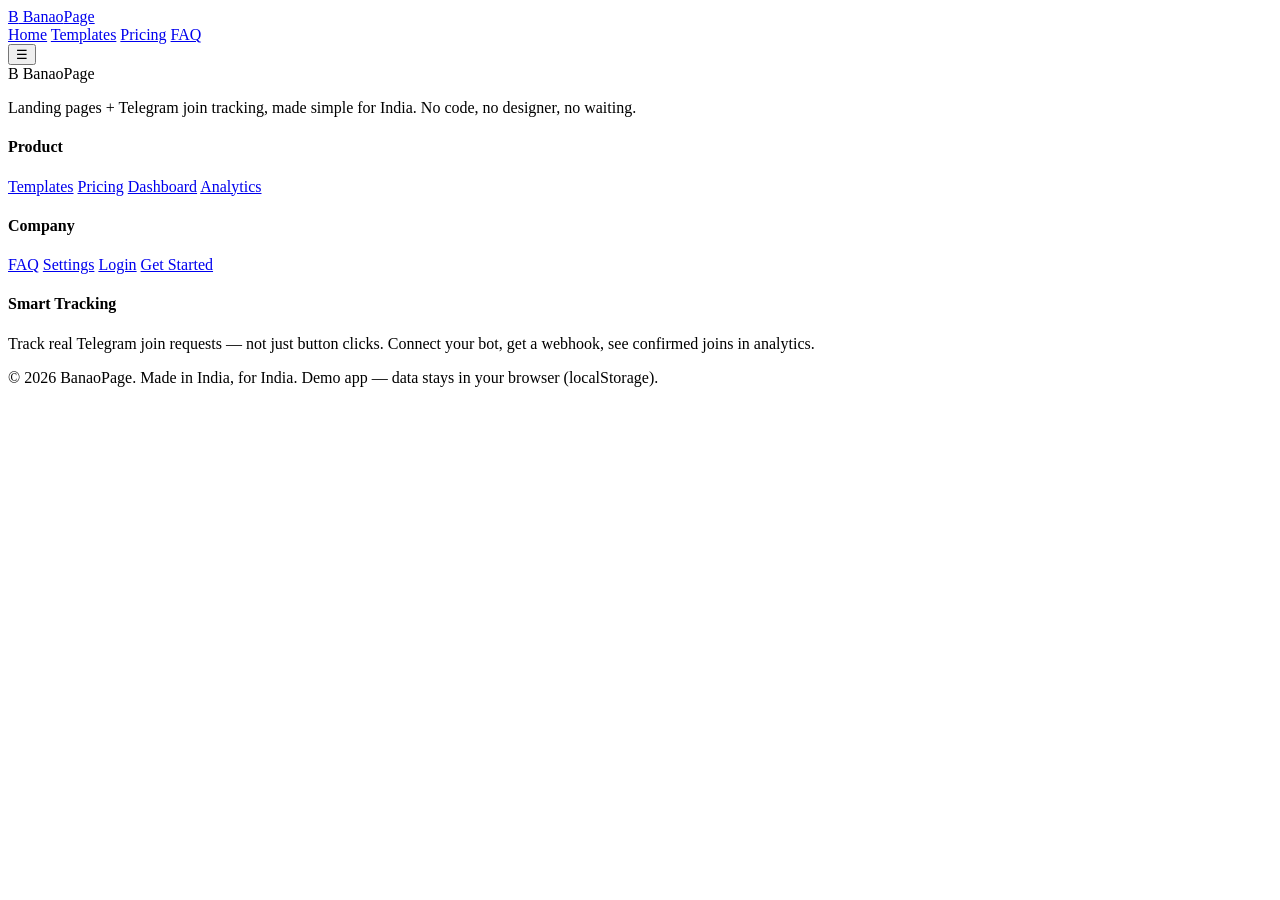
==== index.html @ da222e6a "Add BanaoPage index.html" ====
<!DOCTYPE html>
<html lang="en">
<head>
<meta charset="UTF-8">
<meta name="viewport" content="width=device-width, initial-scale=1.0">
<title>BanaoPage — Landing pages + Telegram join tracking, made simple for India</title>
<meta name="description" content="BanaoPage lets you build beautiful landing pages in minutes — no code — and track real Telegram join requests, not just clicks.">
<link rel="stylesheet" href="styles.css">
<link rel="icon" href="data:image/svg+xml,<svg xmlns='http://www.w3.org/2000/svg' viewBox='0 0 100 100'><rect width='100' height='100' rx='20' fill='%234F46E5'/><text x='50' y='68' font-size='52' text-anchor='middle' fill='white' font-family='Arial' font-weight='bold'>B</text></svg>">
</head>
<body>
<header id="site-header">
  <div class="wrap header-inner">
    <a href="#/" class="logo"><span class="logo-mark">B</span> Banao<span class="logo-accent">Page</span></a>
    <nav class="main-nav" id="main-nav">
      <a href="#/" data-nav="home">Home</a>
      <a href="#/templates" data-nav="templates">Templates</a>
      <a href="#/pricing" data-nav="pricing">Pricing</a>
      <a href="#/faq" data-nav="faq">FAQ</a>
    </nav>
    <div class="header-actions" id="header-actions"></div>
    <button class="menu-btn" id="menu-btn" aria-label="Menu">&#9776;</button>
  </div>
</header>
<main id="app"></main>
<footer id="site-footer">
  <div class="wrap footer-grid">
    <div>
      <div class="logo"><span class="logo-mark">B</span> Banao<span class="logo-accent">Page</span></div>
      <p class="muted">Landing pages + Telegram join tracking, made simple for India. No code, no designer, no waiting.</p>
    </div>
    <div>
      <h4>Product</h4>
      <a href="#/templates">Templates</a>
      <a href="#/pricing">Pricing</a>
      <a href="#/dashboard">Dashboard</a>
      <a href="#/analytics">Analytics</a>
    </div>
    <div>
      <h4>Company</h4>
      <a href="#/faq">FAQ</a>
      <a href="#/settings">Settings</a>
      <a href="#/login">Login</a>
      <a href="#/signup">Get Started</a>
    </div>
    <div>
      <h4>Smart Tracking</h4>
      <p class="muted small">Track real Telegram join requests — not just button clicks. Connect your bot, get a webhook, see confirmed joins in analytics.</p>
    </div>
  </div>
  <div class="wrap footer-bottom">
    <span>&copy; 2026 BanaoPage. Made in India, for India.</span>
    <span class="muted small">Demo app — data stays in your browser (localStorage).</span>
  </div>
</footer>
<div id="toast" class="toast" hidden></div>
<div id="modal-root"></div>
<script src="app.js"></script>
</body>
</html>
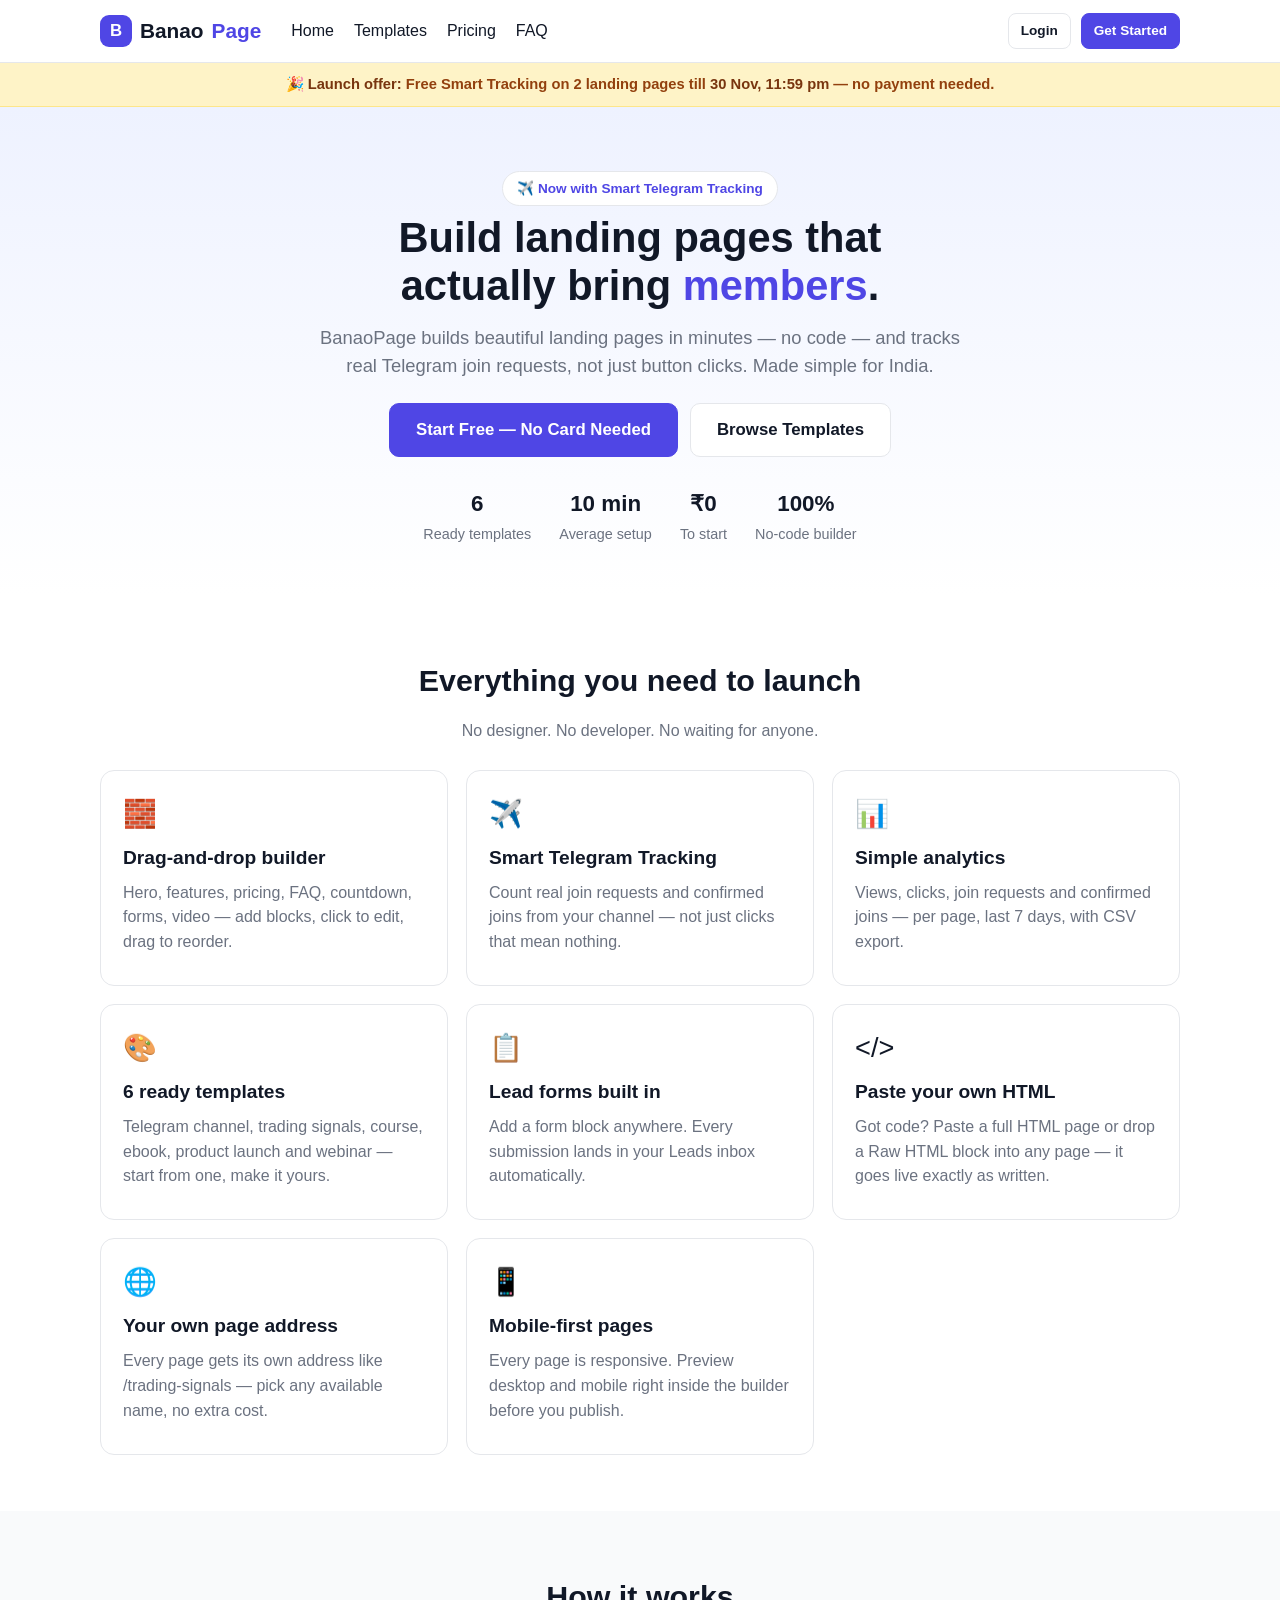
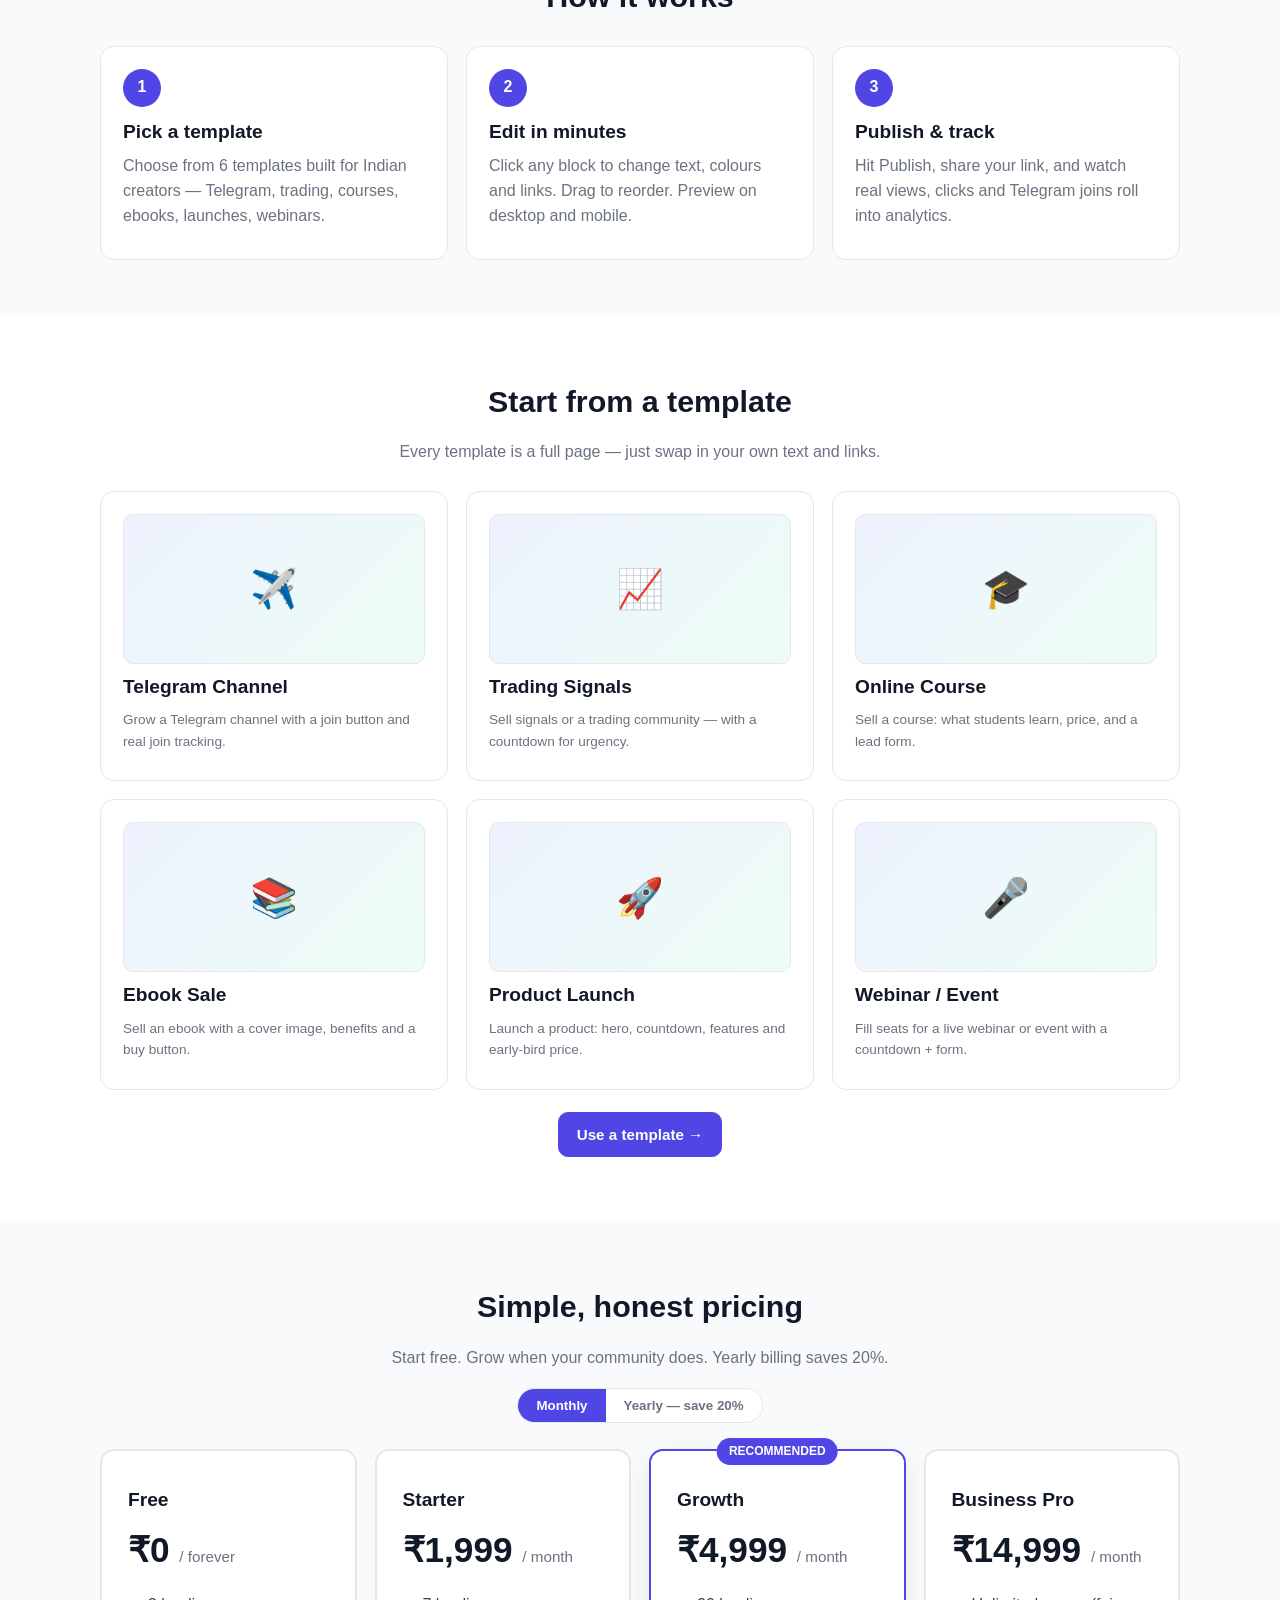
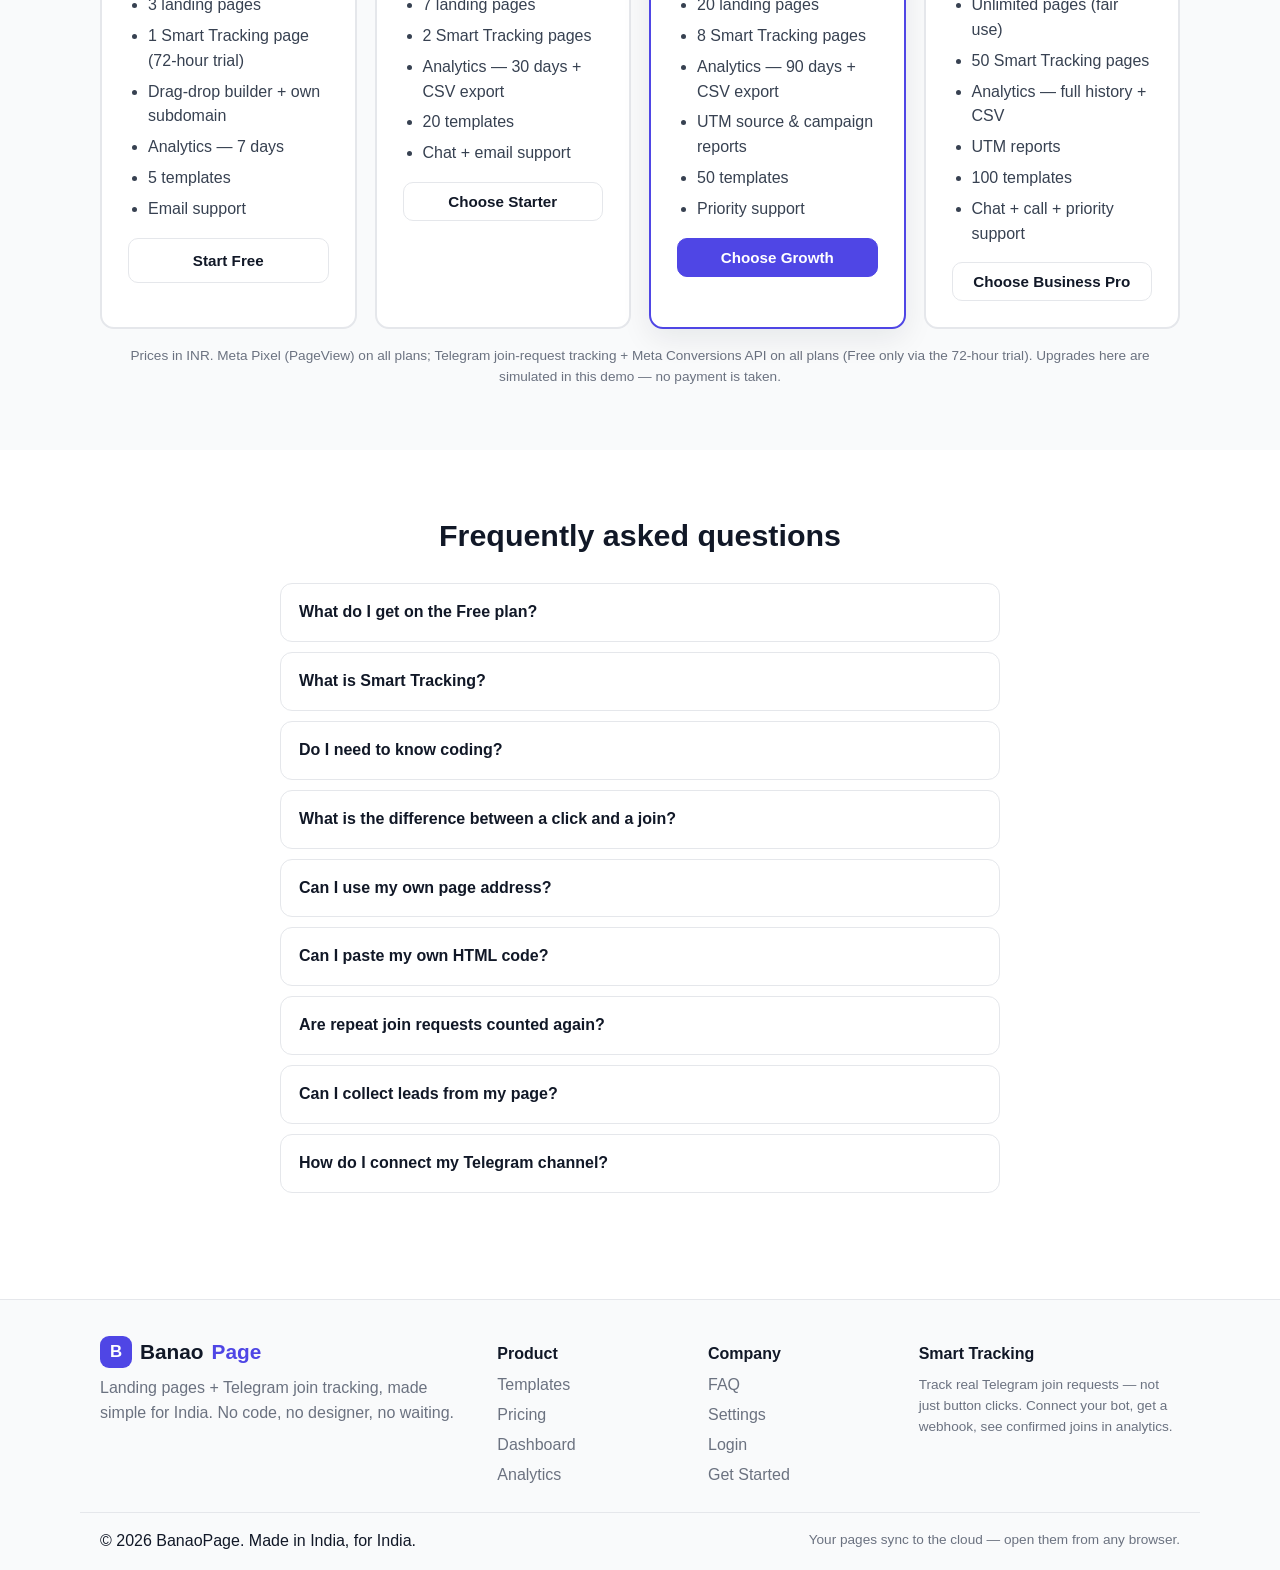
==== commit 482e3026: "Update index.html" ====
--- a/index.html
+++ b/index.html
@@ -6,6 +6,18 @@
 <title>BanaoPage — Landing pages + Telegram join tracking, made simple for India</title>
 <meta name="description" content="BanaoPage lets you build beautiful landing pages in minutes — no code — and track real Telegram join requests, not just clicks.">
 <link rel="stylesheet" href="styles.css">
+<script>
+/* Hide the site header/footer before first paint when the URL is a public
+   landing-page link (/slug or /p/slug) — otherwise the BanaoPage site flashes
+   before the landing page loads. The app removes the class again if the page
+   turns out not to exist. */
+(function () {
+  try {
+    var path = location.pathname.replace(/^\/+|\/+$/g, '');
+    if (path && path.indexOf('/') === -1) document.documentElement.classList.add('public-mode');
+  } catch (e) {}
+})();
+</script>
 <link rel="icon" href="data:image/svg+xml,<svg xmlns='http://www.w3.org/2000/svg' viewBox='0 0 100 100'><rect width='100' height='100' rx='20' fill='%234F46E5'/><text x='50' y='68' font-size='52' text-anchor='middle' fill='white' font-family='Arial' font-weight='bold'>B</text></svg>">
 </head>
 <body>
@@ -50,7 +62,7 @@
   </div>
   <div class="wrap footer-bottom">
     <span>&copy; 2026 BanaoPage. Made in India, for India.</span>
-    <span class="muted small">Demo app — data stays in your browser (localStorage).</span>
+    <span class="muted small">Your pages sync to the cloud — open them from any browser.</span>
   </div>
 </footer>
 <div id="toast" class="toast" hidden></div>
--- a/styles.css
+++ b/styles.css
@@ -0,0 +1,242 @@
+:root{
+  --indigo:#4F46E5; --indigo-dark:#3730A3; --indigo-soft:#EEF2FF;
+  --emerald:#059669; --emerald-soft:#ECFDF5;
+  --ink:#111827; --muted:#6B7280; --line:#E5E7EB; --bg:#fff; --bg-soft:#F9FAFB;
+  --amber:#D97706; --red:#DC2626; --radius:14px;
+  --shadow:0 10px 30px rgba(17,24,39,.08);
+}
+*{box-sizing:border-box}
+html{scroll-behavior:smooth}
+body{margin:0;font-family:-apple-system,BlinkMacSystemFont,"Segoe UI",Roboto,Inter,Arial,sans-serif;color:var(--ink);background:var(--bg);line-height:1.55}
+a{color:var(--indigo);text-decoration:none}
+a:hover{text-decoration:underline}
+.wrap{max-width:1120px;margin:0 auto;padding:0 20px}
+.muted{color:var(--muted)} .small{font-size:.85rem} .center{text-align:center}
+h1{font-size:2.6rem;line-height:1.15;margin:.2em 0}
+h2{font-size:1.9rem;margin:.2em 0 .5em}
+h3{font-size:1.2rem;margin:.4em 0}
+h4{margin:.4em 0}
+p{margin:.5em 0}
+
+/* header */
+#site-header{position:sticky;top:0;background:rgba(255,255,255,.95);backdrop-filter:blur(6px);border-bottom:1px solid var(--line);z-index:50}
+.header-inner{display:flex;align-items:center;gap:18px;height:62px}
+.logo{font-size:1.3rem;font-weight:800;color:var(--ink);display:flex;align-items:center;gap:8px}
+.logo:hover{text-decoration:none}
+.logo-mark{display:inline-flex;width:32px;height:32px;border-radius:9px;background:var(--indigo);color:#fff;align-items:center;justify-content:center;font-size:1.05rem}
+.logo-accent{color:var(--indigo)}
+.main-nav{display:flex;gap:20px;margin-left:12px}
+.main-nav a{color:var(--ink);font-weight:500}
+.header-actions{margin-left:auto;display:flex;gap:10px;align-items:center}
+.menu-btn{display:none;background:none;border:1px solid var(--line);border-radius:8px;font-size:1.2rem;padding:4px 10px;cursor:pointer}
+.user-chip{font-weight:600;font-size:.9rem}
+
+/* buttons */
+.btn{display:inline-block;border:1px solid var(--line);background:#fff;color:var(--ink);padding:10px 18px;border-radius:10px;font-weight:600;cursor:pointer;font-size:.95rem}
+.btn:hover{border-color:var(--indigo);text-decoration:none}
+.btn-primary{background:var(--indigo);border-color:var(--indigo);color:#fff}
+.btn-primary:hover{background:var(--indigo-dark)}
+.btn-emerald{background:var(--emerald);border-color:var(--emerald);color:#fff}
+.btn-emerald:hover{background:#047857}
+.btn-ghost{background:transparent}
+.btn-sm{padding:6px 12px;font-size:.85rem;border-radius:8px}
+.btn-danger{border-color:#FECACA;color:var(--red)}
+.btn-danger:hover{background:#FEF2F2}
+.btn-block{width:100%;text-align:center}
+.btn:disabled{opacity:.55;cursor:not-allowed}
+
+/* forms */
+input,select,textarea{width:100%;padding:10px 12px;border:1px solid var(--line);border-radius:10px;font-size:.95rem;font-family:inherit;background:#fff}
+input:focus,select:focus,textarea:focus{outline:2px solid var(--indigo-soft);border-color:var(--indigo)}
+label{display:block;font-weight:600;font-size:.88rem;margin:14px 0 6px}
+.form-card{max-width:440px;margin:40px auto;background:#fff;border:1px solid var(--line);border-radius:var(--radius);padding:28px;box-shadow:var(--shadow)}
+.inline-row{display:flex;gap:10px;align-items:center;flex-wrap:wrap}
+.check-row{display:flex;gap:8px;align-items:center;margin:10px 0}
+.check-row input{width:auto}
+
+/* hero */
+.hero{padding:64px 0 48px;text-align:center;background:linear-gradient(180deg,var(--indigo-soft),#fff)}
+.hero .pill{display:inline-block;background:#fff;border:1px solid var(--line);border-radius:999px;padding:6px 14px;font-size:.85rem;font-weight:600;color:var(--indigo)}
+.hero p.lead{font-size:1.15rem;color:var(--muted);max-width:640px;margin:14px auto}
+.hero-cta{display:flex;gap:12px;justify-content:center;margin-top:22px;flex-wrap:wrap}
+.hero-stats{display:flex;gap:28px;justify-content:center;margin-top:30px;flex-wrap:wrap}
+.hero-stats b{font-size:1.4rem;display:block}
+.hero-stats span{color:var(--muted);font-size:.9rem}
+.badge-free{display:inline-block;background:var(--emerald-soft);color:var(--emerald);font-weight:700;font-size:.8rem;border-radius:999px;padding:4px 10px}
+
+/* sections */
+.section{padding:56px 0}
+.section.soft{background:var(--bg-soft)}
+.grid{display:grid;gap:18px}
+.grid-3{grid-template-columns:repeat(3,1fr)}
+.grid-2{grid-template-columns:repeat(2,1fr)}
+.card{background:#fff;border:1px solid var(--line);border-radius:var(--radius);padding:22px}
+.card:hover{box-shadow:var(--shadow)}
+.card .icon{font-size:1.7rem}
+.card h3{margin-top:8px}
+.step-num{width:38px;height:38px;border-radius:50%;background:var(--indigo);color:#fff;display:flex;align-items:center;justify-content:center;font-weight:800;margin-bottom:10px}
+
+/* pricing */
+.price-card{border:2px solid var(--line);border-radius:var(--radius);padding:26px;background:#fff;position:relative}
+.price-card.popular{border-color:var(--indigo);box-shadow:var(--shadow)}
+.price-card .pop-tag{position:absolute;top:-13px;left:50%;transform:translateX(-50%);background:var(--indigo);color:#fff;font-size:.75rem;font-weight:700;padding:4px 12px;border-radius:999px}
+.price{font-size:2.2rem;font-weight:800}
+.price span{font-size:.95rem;color:var(--muted);font-weight:500}
+.price-card ul{padding-left:20px;color:#374151}
+.price-card li{margin:6px 0}
+
+/* templates */
+.tpl-card{cursor:pointer}
+.tpl-card img,.tpl-thumb{width:100%;height:150px;object-fit:cover;border-radius:10px;border:1px solid var(--line);display:block}
+.tpl-thumb{display:flex;align-items:center;justify-content:center;font-size:2.4rem;background:linear-gradient(135deg,var(--indigo-soft),var(--emerald-soft))}
+
+/* faq */
+.faq-item{border:1px solid var(--line);border-radius:12px;margin-bottom:10px;background:#fff}
+.faq-item summary{padding:16px 18px;font-weight:700;cursor:pointer;list-style:none}
+.faq-item summary::-webkit-details-marker{display:none}
+.faq-item p{padding:0 18px 16px;margin:0;color:#374151}
+
+/* dashboard */
+.dash-head{display:flex;justify-content:space-between;align-items:center;gap:12px;flex-wrap:wrap;margin:26px 0 18px}
+.stat-grid{display:grid;grid-template-columns:repeat(4,1fr);gap:16px;margin-bottom:22px}
+.stat{background:#fff;border:1px solid var(--line);border-radius:var(--radius);padding:18px}
+.stat b{font-size:1.7rem;display:block}
+.stat span{color:var(--muted);font-size:.9rem}
+.usage{margin:6px 0 18px}
+.usage-bar{height:10px;background:#E5E7EB;border-radius:999px;overflow:hidden}
+.usage-bar i{display:block;height:100%;background:var(--emerald)}
+.page-row{display:flex;justify-content:space-between;gap:14px;align-items:center;border:1px solid var(--line);border-radius:12px;padding:14px 16px;margin-bottom:10px;background:#fff;flex-wrap:wrap}
+.page-row .title{font-weight:700}
+.tag{display:inline-block;font-size:.75rem;font-weight:700;border-radius:999px;padding:3px 10px}
+.tag-live{background:var(--emerald-soft);color:var(--emerald)}
+.tag-draft{background:#FEF3C7;color:var(--amber)}
+.tag-smart{background:var(--indigo-soft);color:var(--indigo)}
+.search-input{max-width:320px}
+table{width:100%;border-collapse:collapse;font-size:.92rem}
+th,td{text-align:left;padding:10px 8px;border-bottom:1px solid var(--line)}
+th{color:var(--muted);font-size:.82rem;text-transform:uppercase;letter-spacing:.03em}
+
+/* builder */
+.builder{display:grid;grid-template-columns:230px 1fr 300px;gap:0;min-height:calc(100vh - 62px)}
+.palette{border-right:1px solid var(--line);padding:16px;background:var(--bg-soft)}
+.palette h4{margin-top:0}
+.palette-btn{display:block;width:100%;text-align:left;background:#fff;border:1px solid var(--line);border-radius:10px;padding:10px 12px;margin-bottom:8px;cursor:pointer;font-weight:600;font-size:.9rem}
+.palette-btn:hover{border-color:var(--indigo)}
+.canvas-col{padding:18px;background:#F3F4F6;overflow:auto}
+.canvas{max-width:760px;margin:0 auto;background:#fff;border:1px solid var(--line);border-radius:12px;overflow:hidden;min-height:500px;box-shadow:var(--shadow)}
+.canvas.mobile{max-width:390px}
+.builder-bar{display:flex;gap:8px;align-items:center;flex-wrap:wrap;margin-bottom:14px}
+.builder-bar .spacer{flex:1}
+.block{position:relative;border:2px solid transparent;padding:6px;cursor:pointer}
+.block:hover{border-color:#C7D2FE}
+.block.selected{border-color:var(--indigo)}
+.block.dragging{opacity:.4}
+.block-tools{position:absolute;top:-12px;right:8px;display:none;gap:4px;z-index:5}
+.block.selected .block-tools{display:flex}
+.block-tools button{background:var(--ink);color:#fff;border:none;border-radius:6px;width:26px;height:26px;cursor:pointer;font-size:.8rem}
+.inspector{border-left:1px solid var(--line);padding:16px;background:#fff;overflow:auto}
+.inspector h4{margin-top:0}
+.seg{display:flex;border:1px solid var(--line);border-radius:9px;overflow:hidden}
+.seg button{flex:1;background:#fff;border:none;padding:7px;cursor:pointer;font-weight:600}
+.seg button.active{background:var(--indigo);color:#fff}
+.autosave{font-size:.82rem;color:var(--muted)}
+
+/* rendered blocks */
+.blk-hero{padding:56px 24px;text-align:center}
+.blk-hero h1{margin:0 0 10px}
+.blk-hero p{color:#4B5563;max-width:560px;margin:0 auto 18px}
+.blk-text{padding:22px 26px}
+.blk-image{padding:10px 26px}
+.blk-image img{max-width:100%;border-radius:12px;display:block;margin:0 auto}
+.blk-cta{padding:22px 26px;text-align:center}
+.blk-features{padding:28px 26px}
+.blk-features .feat-grid{display:grid;grid-template-columns:repeat(3,1fr);gap:14px}
+.blk-features .feat{border:1px solid var(--line);border-radius:12px;padding:16px}
+.blk-testimonial{padding:28px 26px;text-align:center;font-style:italic}
+.blk-testimonial .who{font-style:normal;font-weight:700;margin-top:10px}
+.blk-pricing{padding:28px 26px;text-align:center}
+.blk-faq{padding:24px 26px}
+.blk-countdown{padding:28px 26px;text-align:center}
+.countdown-digits{display:flex;gap:12px;justify-content:center;margin-top:12px}
+.countdown-digits div{background:var(--ink);color:#fff;border-radius:10px;padding:10px 14px;min-width:64px}
+.countdown-digits b{font-size:1.4rem;display:block}
+.countdown-digits span{font-size:.75rem;opacity:.8}
+.blk-form{padding:26px;max-width:460px;margin:0 auto}
+.blk-video{padding:16px 26px}
+.blk-video iframe{width:100%;aspect-ratio:16/9;border:0;border-radius:12px}
+.blk-divider{padding:8px 26px}
+.blk-divider hr{border:none;border-top:1px solid var(--line)}
+.blk-telegram{padding:26px;text-align:center;background:var(--indigo-soft)}
+.tg-btn{display:inline-block;background:#229ED9;color:#fff;font-weight:700;padding:13px 26px;border-radius:999px;font-size:1.05rem}
+.tg-btn:hover{text-decoration:none;opacity:.92}
+.align-left{text-align:left!important}
+.align-center{text-align:center}
+.align-right{text-align:right!important}
+
+/* modal / toast */
+.modal-backdrop{position:fixed;inset:0;background:rgba(0,0,0,.5);display:flex;align-items:center;justify-content:center;z-index:100;padding:16px}
+.modal{background:#fff;border-radius:16px;max-width:480px;width:100%;padding:26px;box-shadow:var(--shadow)}
+.toast{position:fixed;bottom:22px;left:50%;transform:translateX(-50%);background:var(--ink);color:#fff;padding:12px 20px;border-radius:999px;font-weight:600;z-index:200;box-shadow:var(--shadow)}
+.copy-row{display:flex;gap:8px}
+.copy-row input{flex:1}
+
+/* footer */
+#site-footer{border-top:1px solid var(--line);margin-top:40px;background:var(--bg-soft)}
+.footer-grid{display:grid;grid-template-columns:2fr 1fr 1fr 1.4fr;gap:24px;padding:36px 20px 20px}
+.footer-grid a{display:block;color:var(--muted);margin:5px 0}
+.footer-bottom{display:flex;justify-content:space-between;gap:12px;padding:16px 20px;border-top:1px solid var(--line);flex-wrap:wrap}
+.page-pad{padding:26px 0 40px}
+.tabs{display:flex;gap:8px;flex-wrap:wrap;margin:14px 0}
+.tabs .btn.active{background:var(--indigo);color:#fff;border-color:var(--indigo)}
+
+@media (max-width:900px){
+  .grid-3,.grid-2{grid-template-columns:1fr}
+  .stat-grid{grid-template-columns:repeat(2,1fr)}
+  .builder{grid-template-columns:1fr}
+  .palette,.inspector{border:none;border-bottom:1px solid var(--line)}
+  .main-nav{display:none;position:absolute;top:62px;left:0;right:0;background:#fff;flex-direction:column;padding:14px 20px;border-bottom:1px solid var(--line)}
+  .main-nav.open{display:flex}
+  .menu-btn{display:block}
+  .footer-grid{grid-template-columns:1fr}
+  h1{font-size:2rem}
+  .blk-features .feat-grid{grid-template-columns:1fr}
+}
+
+/* ---- v2 additions: subdomains, raw HTML, pricing, extra blocks, history ---- */
+.offer-banner{background:#FEF3C7;color:#92400E;text-align:center;padding:10px 16px;font-weight:600;font-size:.92rem;border-bottom:1px solid #FDE68A}
+.offer-banner b{color:#78350F}
+.grid-4{grid-template-columns:repeat(4,1fr)}
+@media (max-width:1000px){.grid-4{grid-template-columns:repeat(2,1fr)}}
+@media (max-width:600px){.grid-4{grid-template-columns:1fr}}
+.billing-toggle{display:inline-flex;border:1px solid var(--line);border-radius:999px;overflow:hidden;margin:0 auto}
+.billing-toggle button{background:#fff;border:none;padding:9px 18px;cursor:pointer;font-weight:700;color:var(--muted)}
+.billing-toggle button.active{background:var(--indigo);color:#fff}
+.price .strike{font-size:1rem;color:var(--muted);text-decoration:line-through;font-weight:500;display:block}
+.price .per-year{font-size:.85rem;color:var(--muted);font-weight:500;display:block;margin-top:2px}
+.code-editor{width:100%;min-height:340px;font-family:ui-monospace,SFMono-Regular,Menlo,Consolas,monospace;font-size:.85rem;line-height:1.5;padding:14px;border:1px solid var(--line);border-radius:12px;background:#0F172A;color:#E2E8F0;white-space:pre}
+.code-editor:focus{outline:2px solid var(--indigo)}
+.html-preview-frame{width:100%;min-height:520px;border:1px solid var(--line);border-radius:12px;background:#fff}
+.html-full-frame{width:100%;min-height:100vh;border:0;background:#fff;display:block}
+body.public-mode #site-header,body.public-mode #site-footer{display:none}
+body.public-mode main{min-height:100vh}
+.blk-raw{padding:10px 26px}
+.blk-raw iframe{width:100%;border:0;border-radius:10px;background:#fff;display:block}
+.survey-opts{display:flex;flex-wrap:wrap;gap:10px;justify-content:center;margin-top:14px}
+.survey-opt{border:1px solid var(--indigo);background:#fff;color:var(--indigo);border-radius:999px;padding:10px 20px;font-weight:700;cursor:pointer;font-size:.95rem}
+.survey-opt:hover{background:var(--indigo);color:#fff}
+.blk-survey{padding:26px;text-align:center}
+.social-row{display:flex;flex-wrap:wrap;gap:10px;justify-content:center;padding:20px 26px}
+.social-btn{display:inline-block;border:1px solid var(--line);background:#fff;border-radius:999px;padding:9px 18px;font-weight:700;color:var(--ink)}
+.social-btn:hover{border-color:var(--indigo);text-decoration:none}
+.menu-row{display:flex;gap:20px;justify-content:center;flex-wrap:wrap;padding:16px 26px;border-bottom:1px solid var(--line)}
+.menu-row a{color:var(--ink);font-weight:600}
+.slug-ok{color:var(--emerald);font-weight:700}
+.slug-bad{color:var(--red);font-weight:700}
+.locked-card{position:relative;opacity:.75}
+.lock-badge{position:absolute;top:12px;right:12px;background:var(--ink);color:#fff;font-size:.75rem;font-weight:700;border-radius:999px;padding:4px 10px}
+.history-item{display:flex;justify-content:space-between;gap:10px;align-items:center;border:1px solid var(--line);border-radius:10px;padding:10px 12px;margin-bottom:8px}
+.history-item .small{margin:0}
+.mono{font-family:ui-monospace,Menlo,Consolas,monospace;font-size:.85rem}
+.untitled-hint{background:#FFFBEB;border:1px solid #FDE68A;color:#92400E;border-radius:999px;padding:3px 10px;font-size:.8rem;font-weight:600}
+.note-box{background:var(--indigo-soft);border:1px solid #C7D2FE;border-radius:12px;padding:12px 14px;font-size:.88rem}
+.note-box b{color:var(--indigo-dark)}
